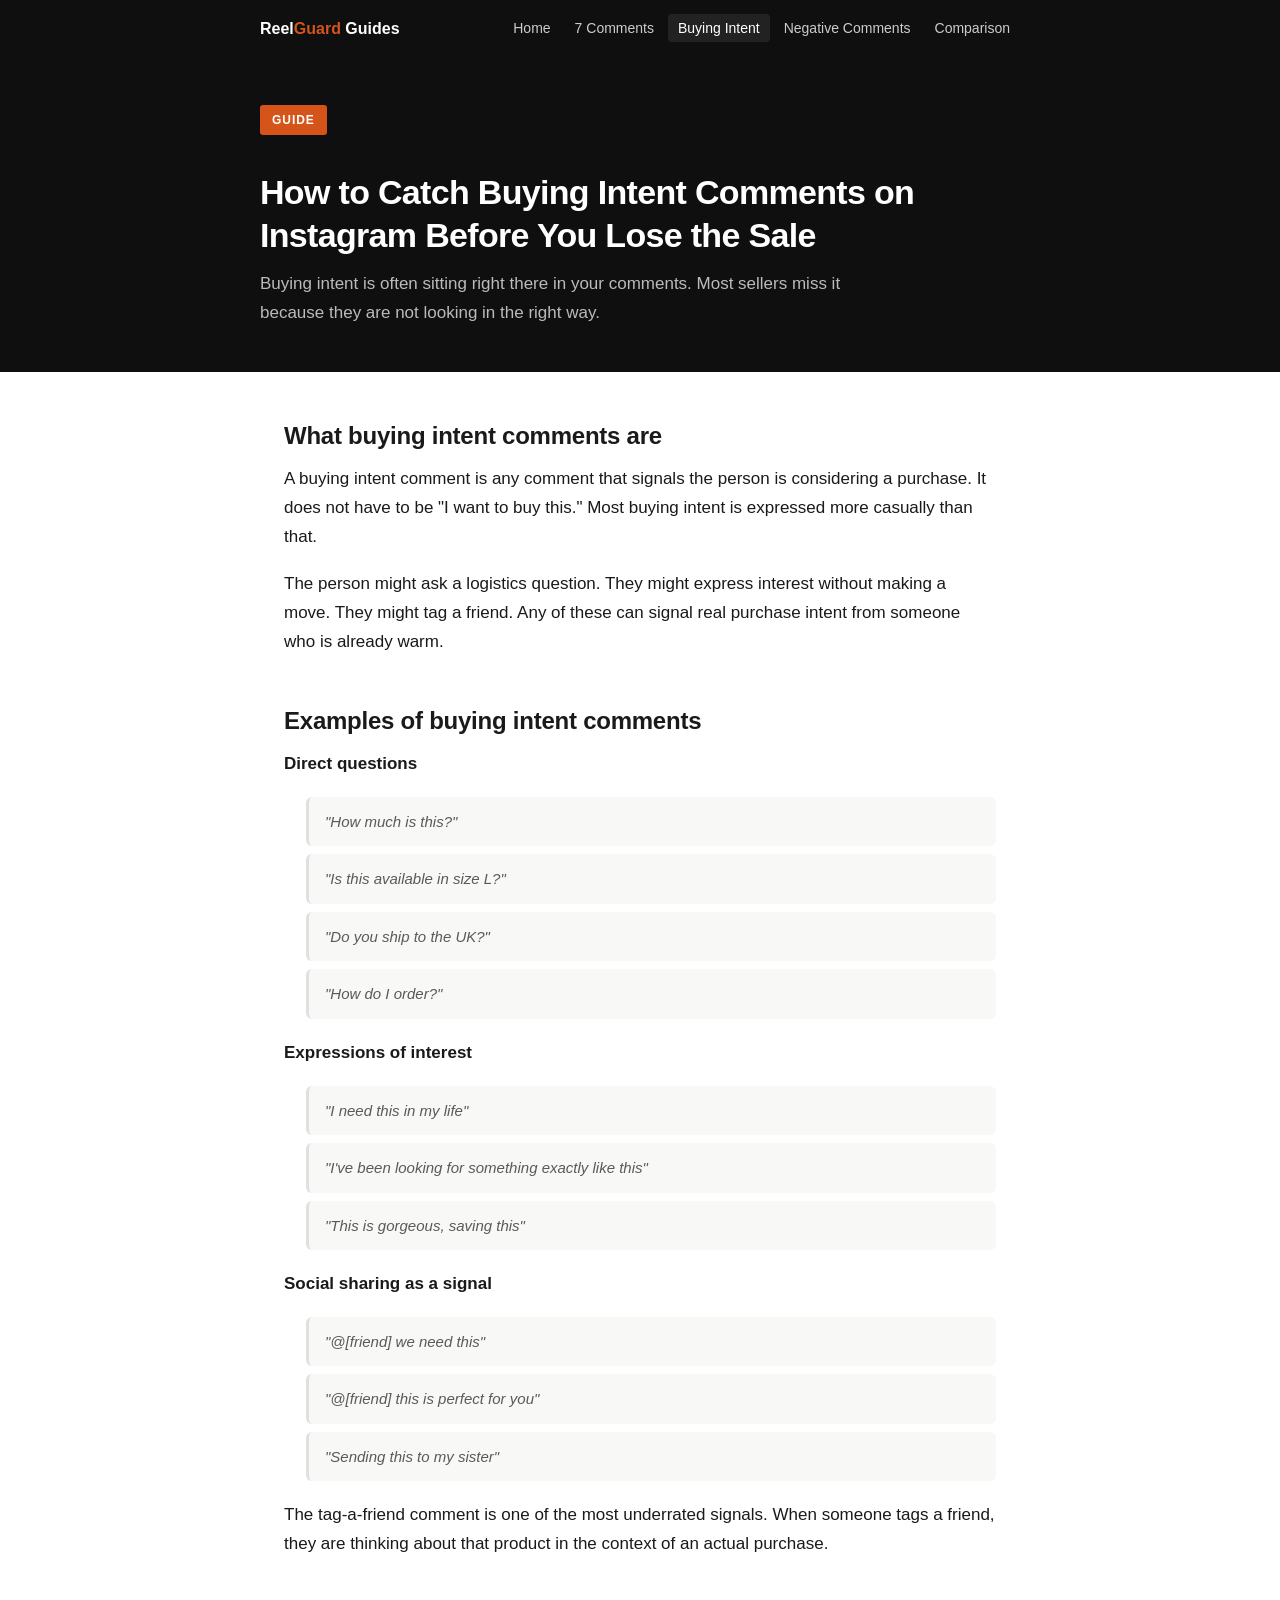
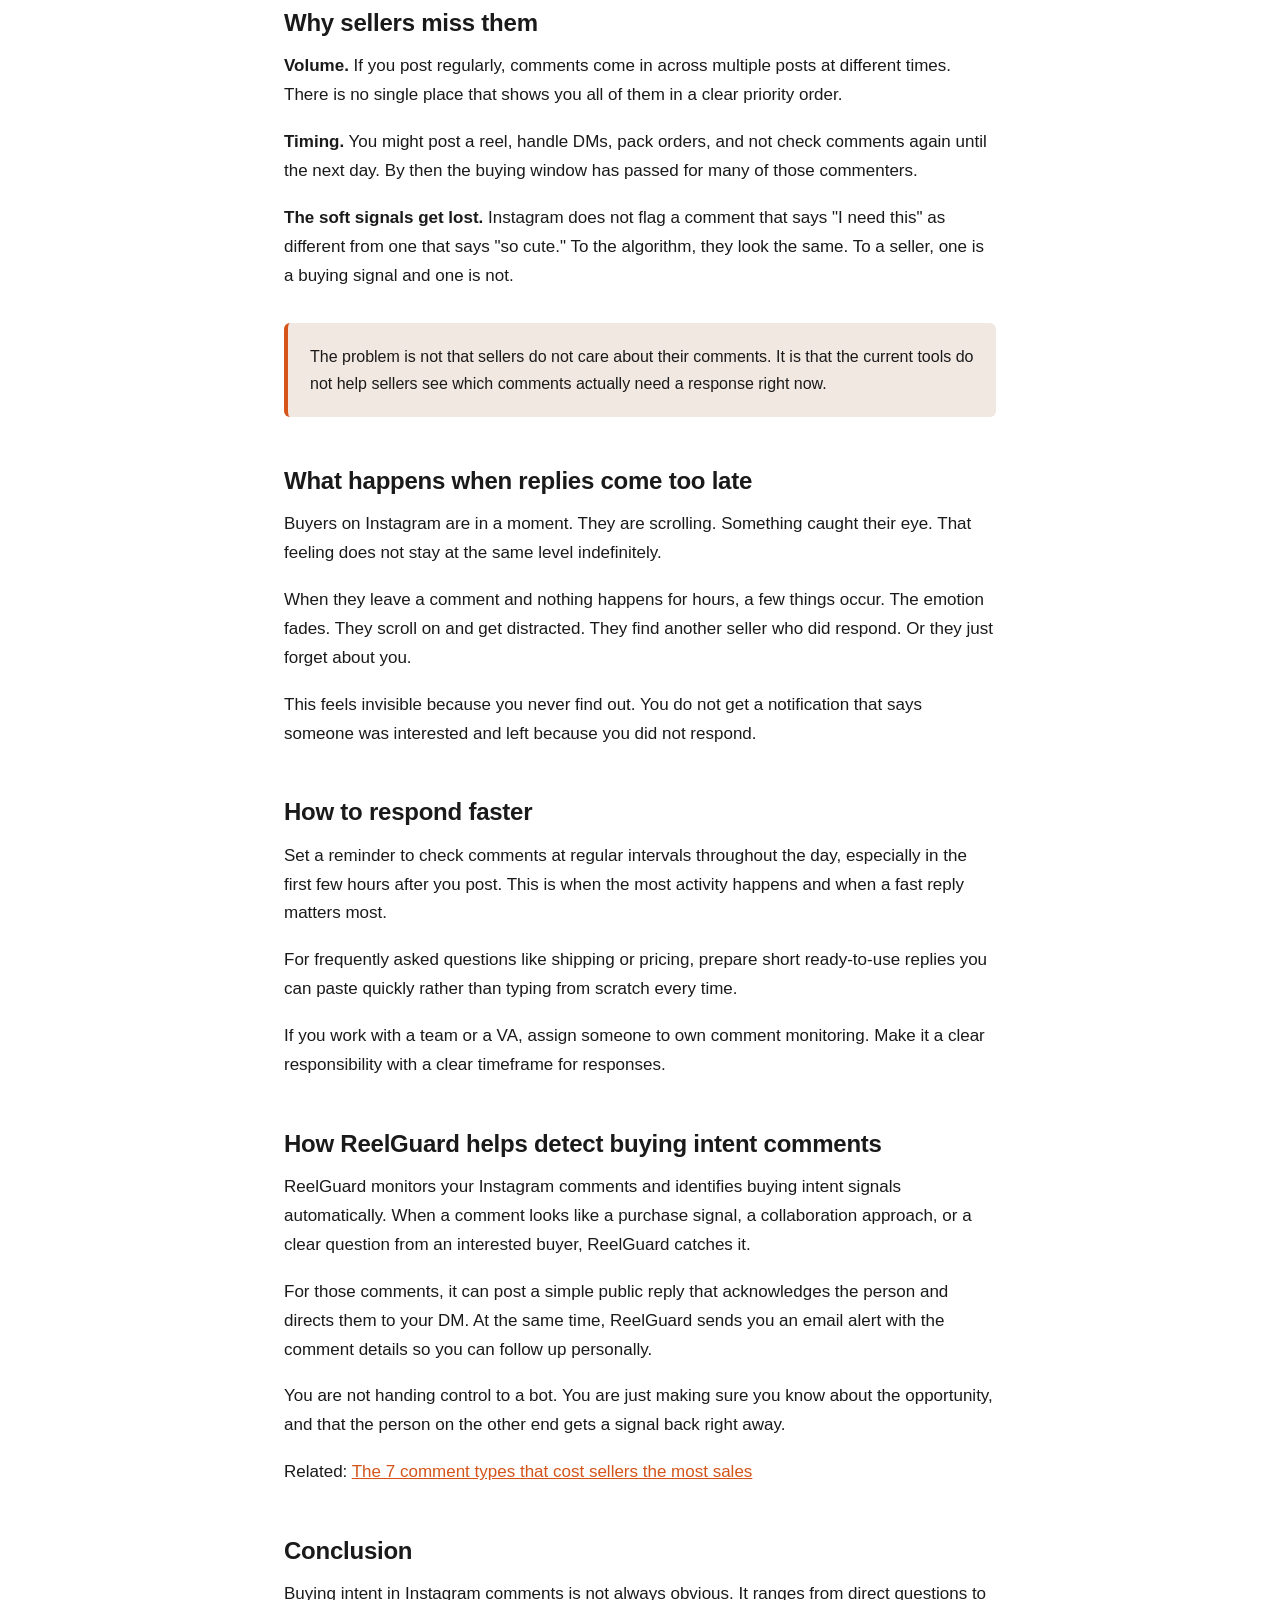
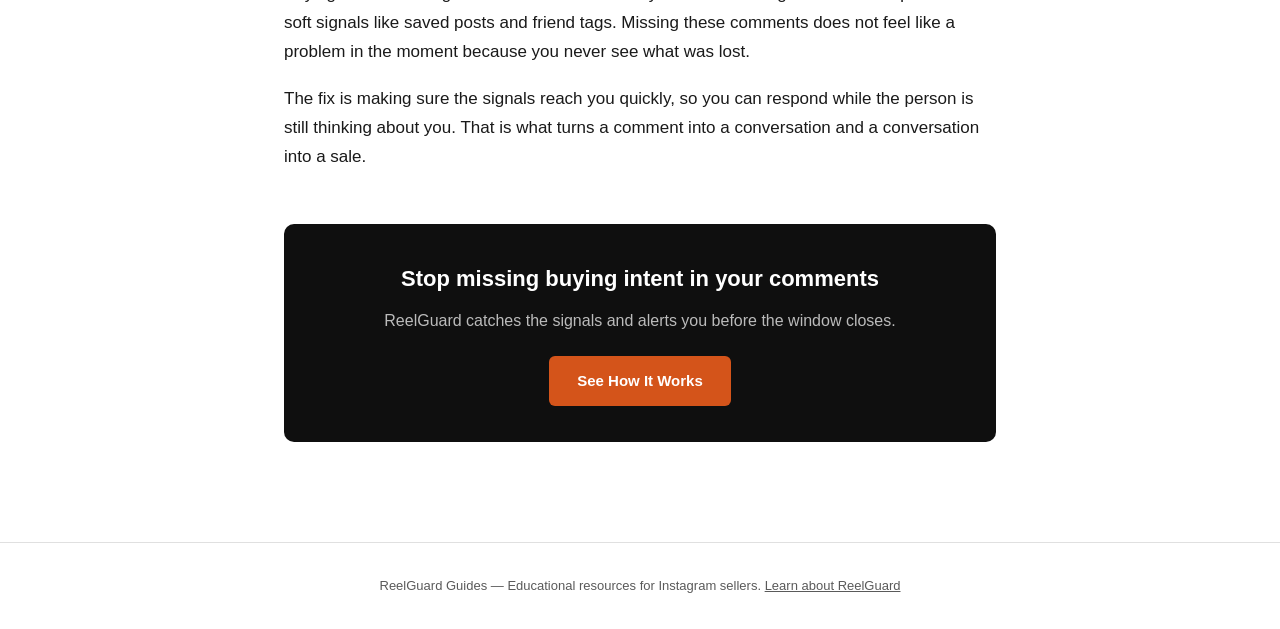
==== buying-intent.html @ 85e32655 "Add files via upload" ====
<!DOCTYPE html>
<html lang="en">
<head>
<meta charset="UTF-8"/>
<meta name="viewport" content="width=device-width, initial-scale=1.0"/>
<title>How to Catch Buying Intent Comments on Instagram Before You Lose the Sale | ReelGuard Guides</title>
<meta name="description" content="What buying intent looks like in Instagram comments, why sellers miss it, and what happens when the reply comes too late."/>
<meta property="og:title" content="How to Catch Buying Intent Comments on Instagram Before You Lose the Sale"/>
<meta property="og:description" content="What buying intent looks like in Instagram comments, why sellers miss it, and what happens when the reply comes too late."/>
<meta property="og:type" content="article"/>
<meta property="og:url" content="https://sanafaham.github.io/reelguard-guides/buying-intent.html"/>
<link rel="canonical" href="https://sanafaham.github.io/reelguard-guides/buying-intent.html"/>
<link rel="stylesheet" href="styles.css"/>
<script type="application/ld+json">{"@context":"https://schema.org","@type":"Article","headline":"How to Catch Buying Intent Comments on Instagram Before You Lose the Sale","url":"https://sanafaham.github.io/reelguard-guides/buying-intent.html","publisher":{"@type":"Organization","name":"ReelGuard Guides"}}</script>
</head>
<body>
<nav>
  <div class="nav-inner">
    <a href="index.html" class="logo">Reel<span>Guard</span> Guides</a>
    <ul>
      <li><a href="index.html">Home</a></li>
      <li><a href="7-comments.html">7 Comments</a></li>
      <li><a href="buying-intent.html" class="active">Buying Intent</a></li>
      <li><a href="negative-comments.html">Negative Comments</a></li>
      <li><a href="comparison.html">Comparison</a></li>
    </ul>
  </div>
</nav>
<section class="page-hero">
  <div class="page-hero-inner">
    <span class="tag">Guide</span>
    <h1>How to Catch Buying Intent Comments on Instagram Before You Lose the Sale</h1>
    <p>Buying intent is often sitting right there in your comments. Most sellers miss it because they are not looking in the right way.</p>
  </div>
</section>
<main>
  <div class="article">
    <h2>What buying intent comments are</h2>
    <p>A buying intent comment is any comment that signals the person is considering a purchase. It does not have to be "I want to buy this." Most buying intent is expressed more casually than that.</p>
    <p>The person might ask a logistics question. They might express interest without making a move. They might tag a friend. Any of these can signal real purchase intent from someone who is already warm.</p>
    <h2>Examples of buying intent comments</h2>
    <p><strong>Direct questions</strong></p>
    <ul class="comment-list">
      <li>"How much is this?"</li>
      <li>"Is this available in size L?"</li>
      <li>"Do you ship to the UK?"</li>
      <li>"How do I order?"</li>
    </ul>
    <p><strong>Expressions of interest</strong></p>
    <ul class="comment-list">
      <li>"I need this in my life"</li>
      <li>"I've been looking for something exactly like this"</li>
      <li>"This is gorgeous, saving this"</li>
    </ul>
    <p><strong>Social sharing as a signal</strong></p>
    <ul class="comment-list">
      <li>"@[friend] we need this"</li>
      <li>"@[friend] this is perfect for you"</li>
      <li>"Sending this to my sister"</li>
    </ul>
    <p>The tag-a-friend comment is one of the most underrated signals. When someone tags a friend, they are thinking about that product in the context of an actual purchase.</p>
    <h2>Why sellers miss them</h2>
    <p><strong>Volume.</strong> If you post regularly, comments come in across multiple posts at different times. There is no single place that shows you all of them in a clear priority order.</p>
    <p><strong>Timing.</strong> You might post a reel, handle DMs, pack orders, and not check comments again until the next day. By then the buying window has passed for many of those commenters.</p>
    <p><strong>The soft signals get lost.</strong> Instagram does not flag a comment that says "I need this" as different from one that says "so cute." To the algorithm, they look the same. To a seller, one is a buying signal and one is not.</p>
    <div class="callout">
      <p>The problem is not that sellers do not care about their comments. It is that the current tools do not help sellers see which comments actually need a response right now.</p>
    </div>
    <h2>What happens when replies come too late</h2>
    <p>Buyers on Instagram are in a moment. They are scrolling. Something caught their eye. That feeling does not stay at the same level indefinitely.</p>
    <p>When they leave a comment and nothing happens for hours, a few things occur. The emotion fades. They scroll on and get distracted. They find another seller who did respond. Or they just forget about you.</p>
    <p>This feels invisible because you never find out. You do not get a notification that says someone was interested and left because you did not respond.</p>
    <h2>How to respond faster</h2>
    <p>Set a reminder to check comments at regular intervals throughout the day, especially in the first few hours after you post. This is when the most activity happens and when a fast reply matters most.</p>
    <p>For frequently asked questions like shipping or pricing, prepare short ready-to-use replies you can paste quickly rather than typing from scratch every time.</p>
    <p>If you work with a team or a VA, assign someone to own comment monitoring. Make it a clear responsibility with a clear timeframe for responses.</p>
    <h2>How ReelGuard helps detect buying intent comments</h2>
    <p>ReelGuard monitors your Instagram comments and identifies buying intent signals automatically. When a comment looks like a purchase signal, a collaboration approach, or a clear question from an interested buyer, ReelGuard catches it.</p>
    <p>For those comments, it can post a simple public reply that acknowledges the person and directs them to your DM. At the same time, ReelGuard sends you an email alert with the comment details so you can follow up personally.</p>
    <p>You are not handing control to a bot. You are just making sure you know about the opportunity, and that the person on the other end gets a signal back right away.</p>
    <p>Related: <a href="7-comments.html">The 7 comment types that cost sellers the most sales</a></p>
    <h2>Conclusion</h2>
    <p>Buying intent in Instagram comments is not always obvious. It ranges from direct questions to soft signals like saved posts and friend tags. Missing these comments does not feel like a problem in the moment because you never see what was lost.</p>
    <p>The fix is making sure the signals reach you quickly, so you can respond while the person is still thinking about you. That is what turns a comment into a conversation and a conversation into a sale.</p>
  </div>
  <div class="cta-strip">
    <h2>Stop missing buying intent in your comments</h2>
    <p>ReelGuard catches the signals and alerts you before the window closes.</p>
    <a class="cta-btn" href="https://sanafaham.github.io/reelguard/pitch-page" target="_blank" rel="noopener">See How It Works</a>
  </div>
</main>
<footer><p>ReelGuard Guides &mdash; Educational resources for Instagram sellers. <a href="https://sanafaham.github.io/reelguard/pitch-page" target="_blank" rel="noopener">Learn about ReelGuard</a></p></footer>
</body>
</html>
---- styles.css ----
*, *::before, *::after { box-sizing: border-box; margin: 0; padding: 0; }
:root {
  --black: #0f0f0f; --white: #ffffff; --off-white: #f8f8f6;
  --accent: #d4541a; --accent-light: #f2e8e2; --text: #1a1a1a;
  --muted: #5a5a5a; --border: #e0e0e0; --max-width: 760px;
}
body { font-family: -apple-system, BlinkMacSystemFont, "Segoe UI", Helvetica, Arial, sans-serif; font-size: 17px; line-height: 1.7; color: var(--text); background: var(--white); }
nav { background: var(--black); padding: 0 24px; }
nav .nav-inner { max-width: var(--max-width); margin: 0 auto; display: flex; align-items: center; justify-content: space-between; flex-wrap: wrap; gap: 8px; padding: 14px 0; }
nav .logo { color: var(--white); font-weight: 700; font-size: 16px; text-decoration: none; }
nav .logo span { color: var(--accent); }
nav ul { list-style: none; display: flex; flex-wrap: wrap; gap: 4px; }
nav ul li a { color: #cccccc; text-decoration: none; font-size: 14px; padding: 6px 10px; border-radius: 4px; transition: color 0.2s, background 0.2s; }
nav ul li a:hover, nav ul li a.active { color: var(--white); background: rgba(255,255,255,0.08); }
.hero { background: var(--black); color: var(--white); padding: 60px 24px 56px; text-align: center; }
.hero-inner { max-width: var(--max-width); margin: 0 auto; }
.hero h1 { font-size: clamp(26px, 5vw, 40px); font-weight: 800; line-height: 1.2; margin-bottom: 20px; letter-spacing: -0.02em; }
.hero p { font-size: 18px; color: #bbbbbb; max-width: 580px; margin: 0 auto 28px; }
.tag { display: inline-block; background: var(--accent); color: var(--white); font-size: 12px; font-weight: 700; letter-spacing: 0.08em; text-transform: uppercase; padding: 5px 12px; border-radius: 3px; margin-bottom: 22px; }
.page-hero { background: var(--black); color: var(--white); padding: 48px 24px 44px; }
.page-hero-inner { max-width: var(--max-width); margin: 0 auto; }
.page-hero h1 { font-size: clamp(22px, 4vw, 34px); font-weight: 800; line-height: 1.25; letter-spacing: -0.02em; margin-bottom: 14px; margin-top: 14px; }
.page-hero p { font-size: 17px; color: #bbbbbb; max-width: 600px; }
main { max-width: var(--max-width); margin: 0 auto; padding: 48px 24px 80px; }
.card-grid { display: grid; grid-template-columns: repeat(auto-fit, minmax(280px, 1fr)); gap: 20px; margin: 40px 0; }
.card { border: 1px solid var(--border); border-radius: 10px; padding: 28px 24px; text-decoration: none; color: var(--text); transition: box-shadow 0.2s, border-color 0.2s; display: block; }
.card:hover { box-shadow: 0 4px 20px rgba(0,0,0,0.08); border-color: #bbb; }
.card .card-icon { font-size: 26px; margin-bottom: 12px; }
.card h3 { font-size: 16px; font-weight: 700; margin-bottom: 8px; line-height: 1.3; }
.card p { font-size: 14px; color: var(--muted); line-height: 1.55; }
.article h2 { font-size: clamp(19px, 3vw, 24px); font-weight: 800; letter-spacing: -0.01em; margin: 48px 0 14px; line-height: 1.3; }
.article h2:first-child { margin-top: 0; }
.article h3 { font-size: 18px; font-weight: 700; margin: 32px 0 10px; }
.article p { margin-bottom: 18px; }
.article ul, .article ol { margin: 0 0 20px 22px; }
.article li { margin-bottom: 8px; }
.article a { color: var(--accent); text-decoration: underline; }
.article a:hover { text-decoration: none; }
.callout { background: var(--accent-light); border-left: 4px solid var(--accent); border-radius: 6px; padding: 20px 22px; margin: 32px 0; }
.callout p { margin: 0; font-size: 16px; }
.comment-list { list-style: none; margin: 0 0 22px; padding: 0; }
.comment-list li { background: var(--off-white); border-radius: 6px; padding: 12px 16px; margin-bottom: 8px; font-size: 15px; font-style: italic; color: var(--muted); border-left: 3px solid var(--border); }
.section-number { display: inline-flex; align-items: center; justify-content: center; width: 32px; height: 32px; background: var(--black); color: var(--white); border-radius: 50%; font-size: 14px; font-weight: 700; flex-shrink: 0; }
.numbered-section { display: flex; align-items: flex-start; gap: 14px; margin: 28px 0; }
.numbered-section .section-body h3 { margin-top: 4px; }
.table-wrap { overflow-x: auto; margin: 28px 0; border-radius: 8px; border: 1px solid var(--border); }
table { width: 100%; border-collapse: collapse; font-size: 15px; }
thead { background: var(--black); color: var(--white); }
thead th { padding: 14px 16px; text-align: left; font-weight: 700; font-size: 13px; letter-spacing: 0.04em; }
tbody tr:nth-child(even) { background: var(--off-white); }
tbody td { padding: 13px 16px; border-top: 1px solid var(--border); vertical-align: top; line-height: 1.5; }
tbody tr td:first-child { font-weight: 600; }
.check { color: #2a9d2a; font-weight: 700; }
.cross { color: #c0392b; font-weight: 700; }
.partial { color: #b07a00; }
.cta-strip { background: var(--black); color: var(--white); border-radius: 10px; padding: 36px 32px; margin: 52px 0 20px; text-align: center; }
.cta-strip h2 { font-size: 22px; font-weight: 800; margin-bottom: 10px; }
.cta-strip p { color: #bbbbbb; font-size: 16px; margin-bottom: 22px; }
.cta-btn { display: inline-block; background: var(--accent); color: var(--white); text-decoration: none; font-weight: 700; font-size: 15px; padding: 12px 28px; border-radius: 6px; transition: opacity 0.2s; }
.cta-btn:hover { opacity: 0.88; }
footer { border-top: 1px solid var(--border); padding: 32px 24px; text-align: center; }
footer p { font-size: 13px; color: var(--muted); }
footer a { color: var(--muted); text-decoration: underline; }
.home-intro { font-size: 17px; color: var(--muted); margin-bottom: 8px; }
.topic-grid { display: grid; grid-template-columns: repeat(auto-fit, minmax(220px, 1fr)); gap: 14px; margin: 32px 0; }
.topic-pill { background: var(--off-white); border: 1px solid var(--border); border-radius: 8px; padding: 16px 18px; font-size: 14px; font-weight: 600; }
.topic-pill .topic-icon { font-size: 20px; display: block; margin-bottom: 6px; }
.divider { border: none; border-top: 1px solid var(--border); margin: 40px 0; }
@media (max-width: 600px) {
  nav .nav-inner { flex-direction: column; align-items: flex-start; }
  .hero { padding: 44px 20px 40px; }
  .cta-strip { padding: 28px 20px; }
  main { padding: 36px 20px 60px; }
}
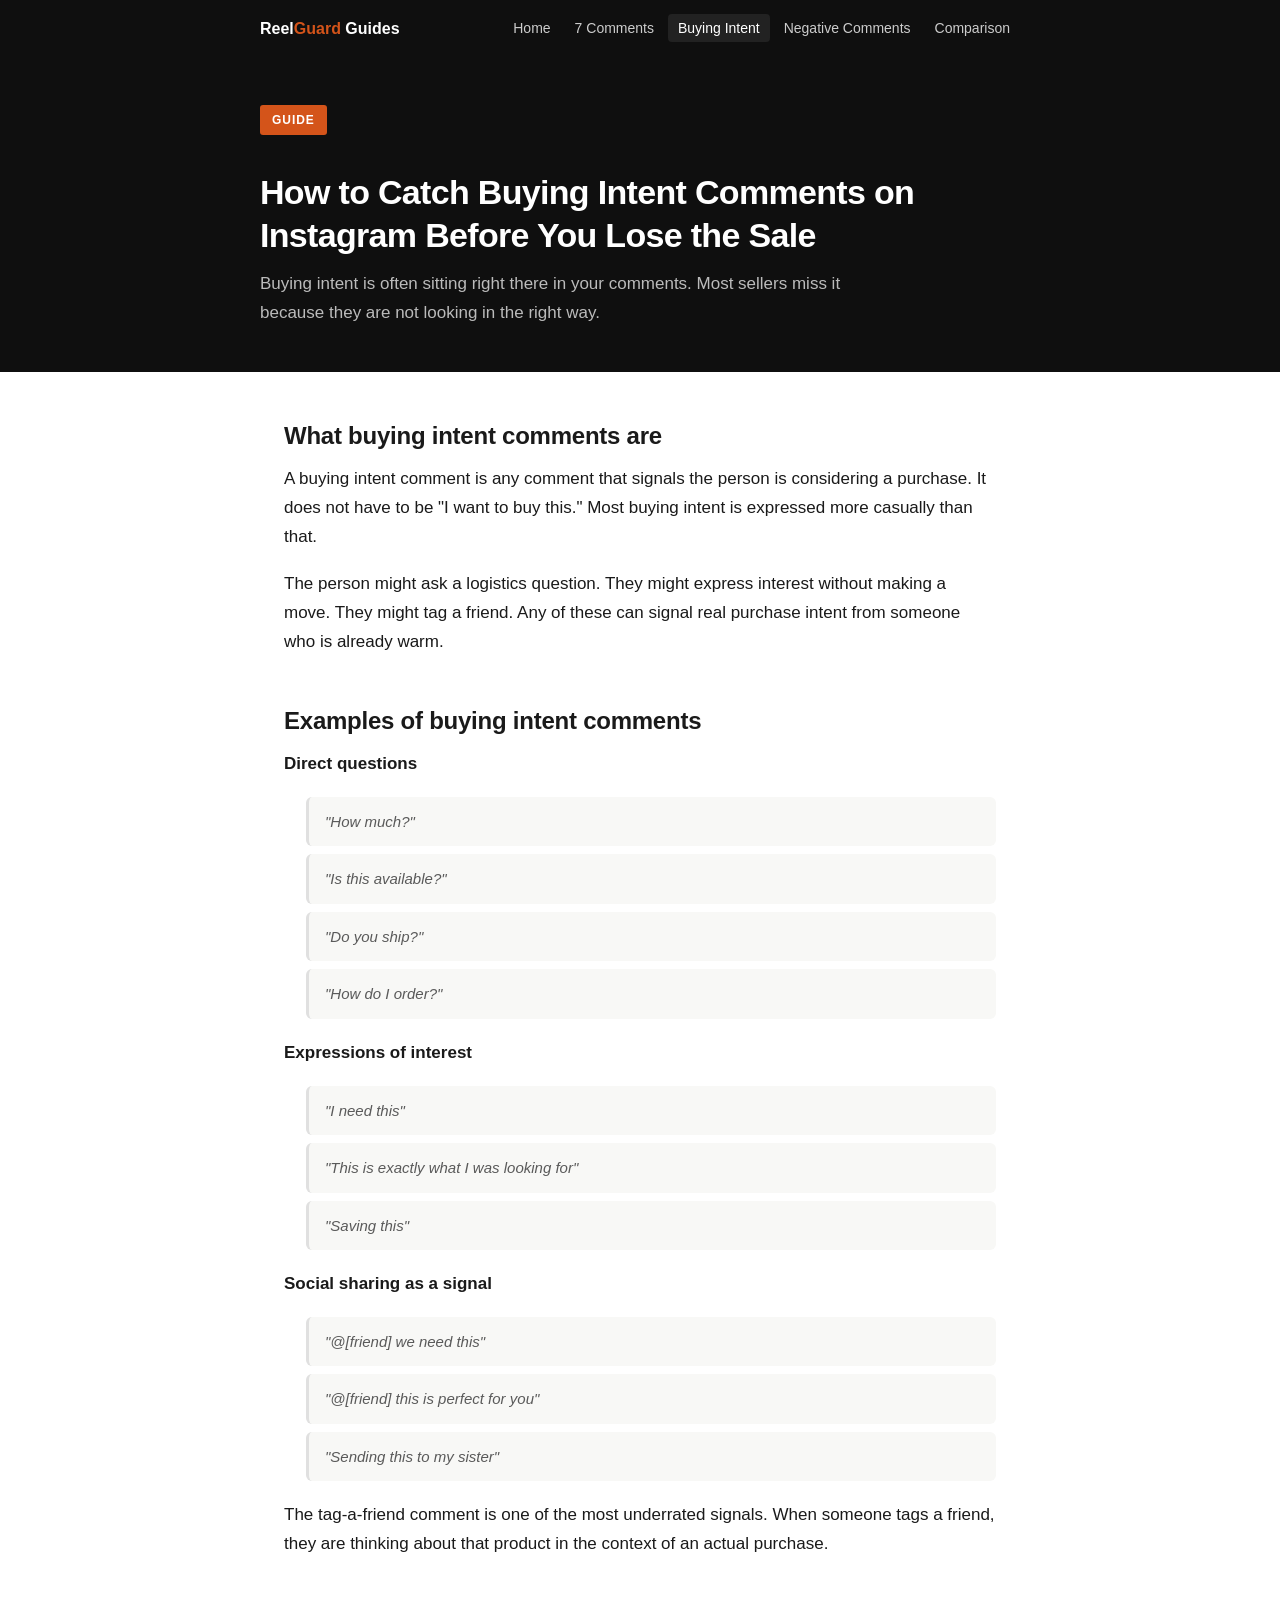
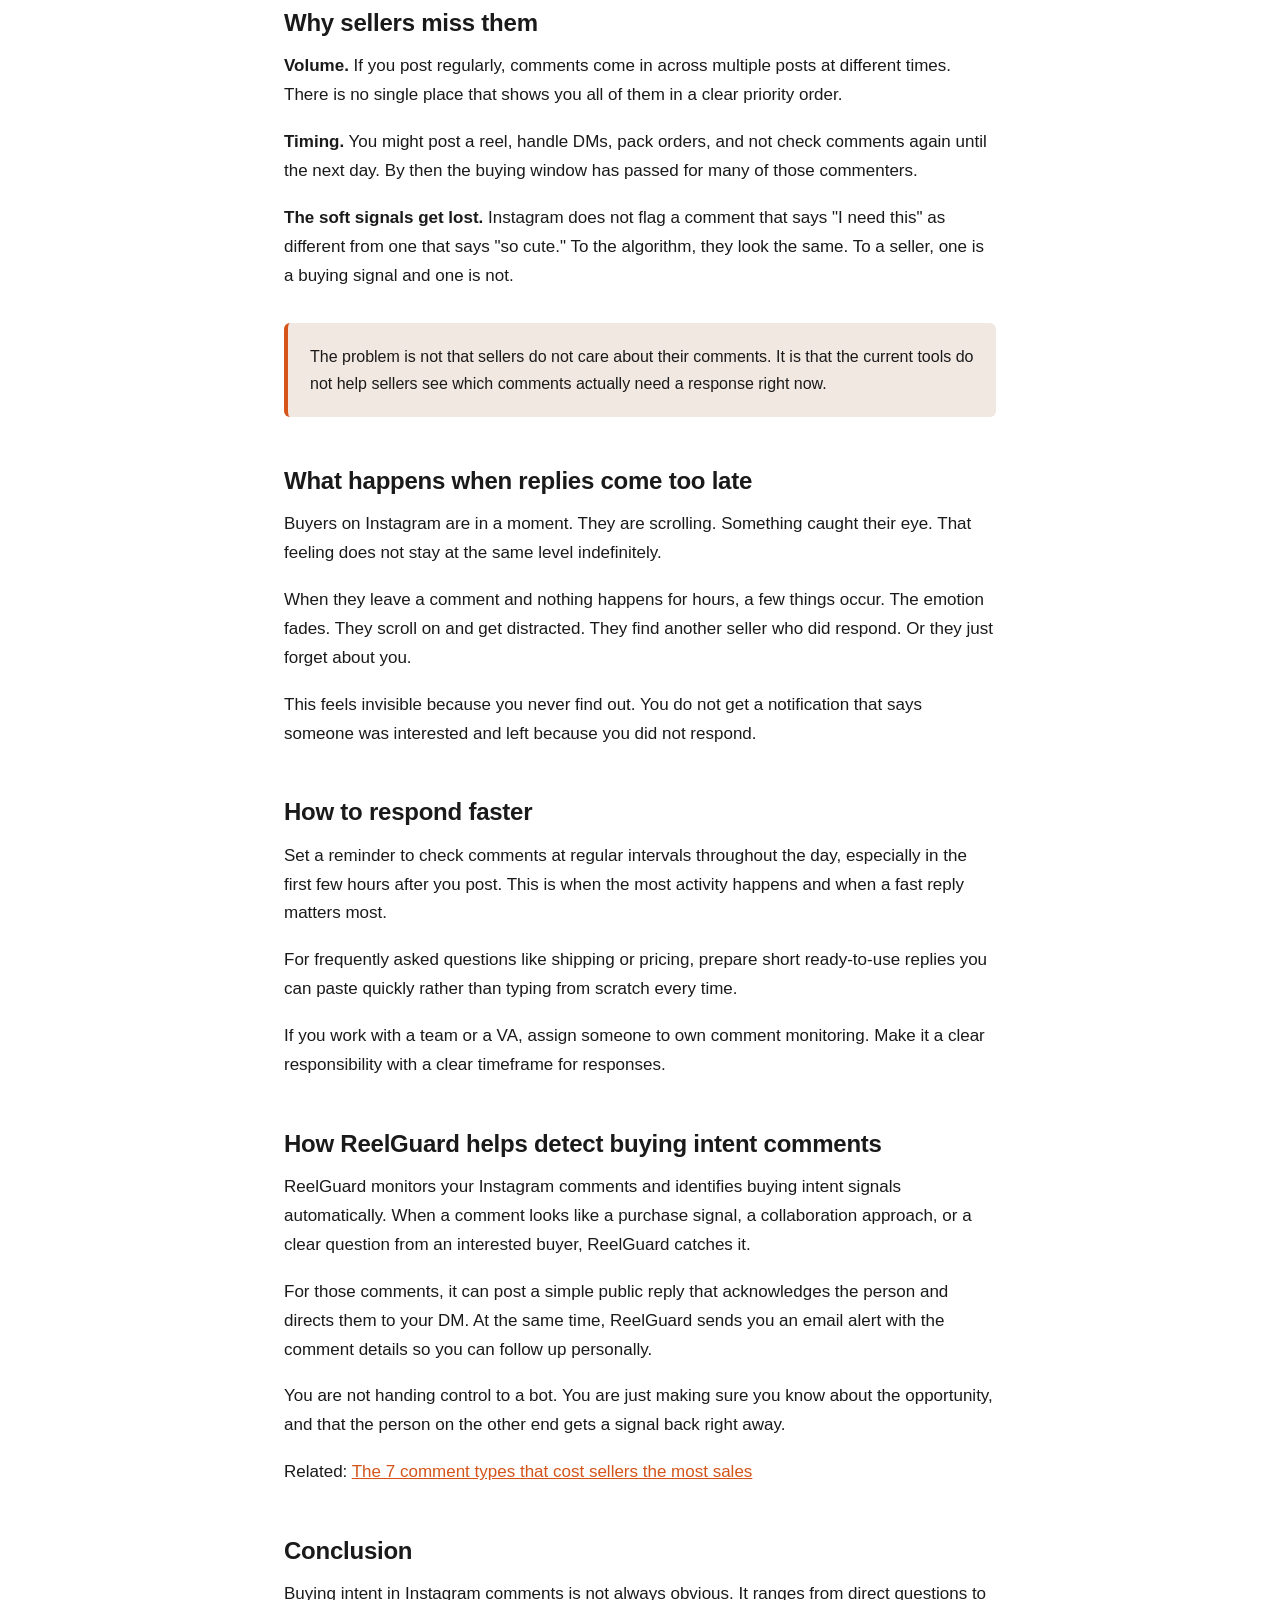
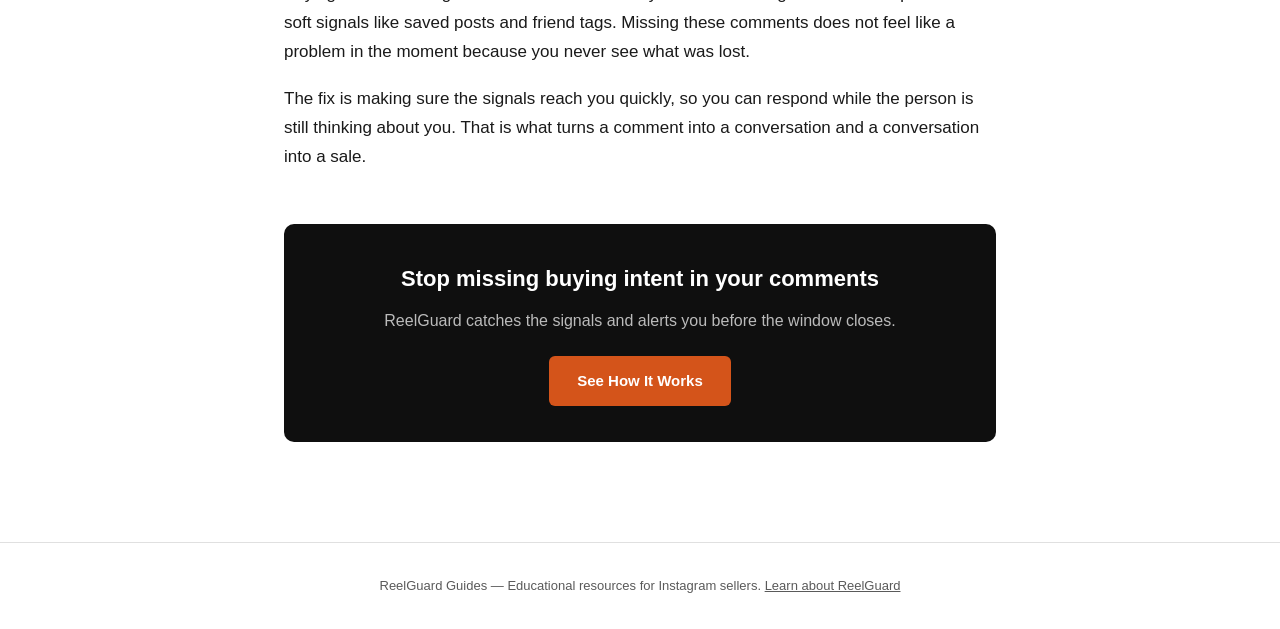
==== commit a656f5e7: "Simplify buying intent comment examples" ====
--- a/buying-intent.html
+++ b/buying-intent.html
@@ -41,16 +41,16 @@
     <h2>Examples of buying intent comments</h2>
     <p><strong>Direct questions</strong></p>
     <ul class="comment-list">
-      <li>"How much is this?"</li>
-      <li>"Is this available in size L?"</li>
-      <li>"Do you ship to the UK?"</li>
+      <li>"How much?"</li>
+      <li>"Is this available?"</li>
+      <li>"Do you ship?"</li>
       <li>"How do I order?"</li>
     </ul>
     <p><strong>Expressions of interest</strong></p>
     <ul class="comment-list">
-      <li>"I need this in my life"</li>
-      <li>"I've been looking for something exactly like this"</li>
-      <li>"This is gorgeous, saving this"</li>
+      <li>"I need this"</li>
+      <li>"This is exactly what I was looking for"</li>
+      <li>"Saving this"</li>
     </ul>
     <p><strong>Social sharing as a signal</strong></p>
     <ul class="comment-list">
@@ -91,4 +91,4 @@
 </main>
 <footer><p>ReelGuard Guides &mdash; Educational resources for Instagram sellers. <a href="https://sanafaham.github.io/reelguard/pitch-page" target="_blank" rel="noopener">Learn about ReelGuard</a></p></footer>
 </body>
-</html>+</html>
